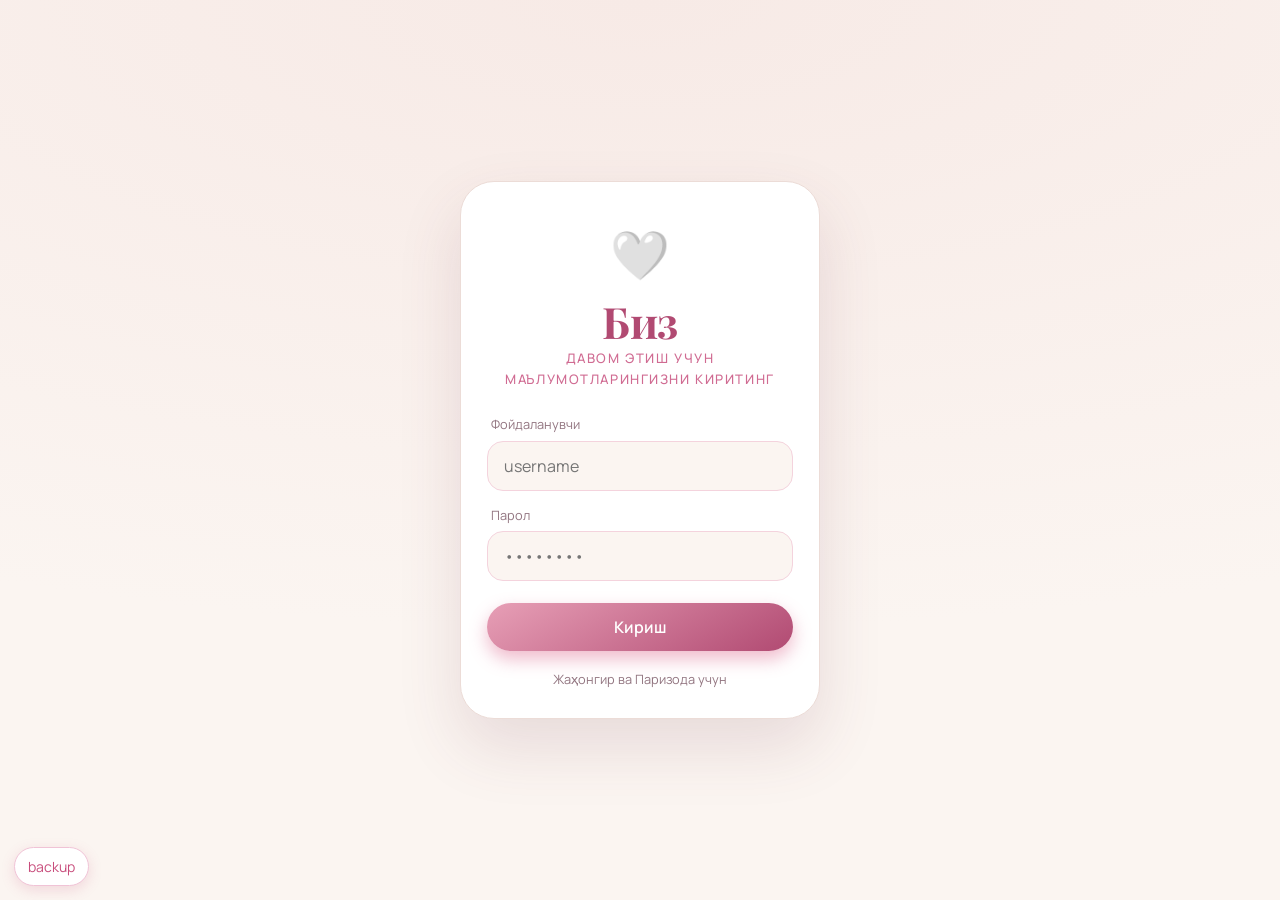
==== frontend/index.html @ c9393eff "Arxitektura: frontend/ + backend/ ajratildi; xavfsizlik review fixlari Struktura (professional joyla" ====
<!DOCTYPE html>
<html lang="uz-Cyrl">
<head>
<meta charset="UTF-8">
<meta name="viewport" content="width=device-width, initial-scale=1.0, viewport-fit=cover">
<title>Паризода — сизга</title>
<meta name="ext-resource-dependency" content="song.mp3" data-resource-id="song" />
<link rel="stylesheet" href="styles.css?v=24">
</head>
<body class="locked">

<template id="__bundler_thumbnail" data-bg-color="#FFF4F8">
  <svg viewBox="0 0 1200 800" xmlns="http://www.w3.org/2000/svg">
    <rect width="1200" height="800" fill="#FFF4F8"/>
    <circle cx="600" cy="360" r="180" fill="#FFD3E2"/>
    <path d="M600 300 c-26 -46 -120 -40 -120 30 c0 56 80 104 120 132 c40 -28 120 -76 120 -132 c0 -70 -94 -76 -120 -30 z" fill="#F2719C"/>
    <text x="600" y="620" font-family="cursive" font-size="96" fill="#D6537E" text-anchor="middle">Паризода</text>
  </svg>
</template>

<!-- floating background hearts -->
<div class="bg-hearts" id="bgHearts" aria-hidden="true"></div>

<!-- =========================== LOGIN =========================== -->
<div id="login">
  <form id="loginForm" class="login-card" autocomplete="off">
    <div class="login-heart">🤍</div>
    <h1 class="login-title">Биз</h1>
    <p class="login-sub">Давом этиш учун маълумотларингизни киритинг</p>
    <label class="fld">
      <span>Фойдаланувчи</span>
      <input id="loginUser" type="text" inputmode="text" autocapitalize="none" autocorrect="off" spellcheck="false" placeholder="username">
    </label>
    <label class="fld">
      <span>Парол</span>
      <input id="loginPass" type="password" placeholder="••••••••">
    </label>
    <div id="loginErr" class="login-err">Маълумотлар нотўғри. Қайта уриниб кўринг.</div>
    <button class="btn btn-yes login-btn" type="submit">Кириш</button>
    <p class="login-foot">Жаҳонгир ва Паризода учун</p>
  </form>
</div>

<button class="logout-btn" data-logout aria-label="Чиқиш">⏏ чиқиш</button>
<button class="theme-btn" id="themeBtn" type="button" aria-label="Кун/тун режими"><span class="tb-ico">☾</span><span class="tb-lbl">тун</span></button>

<!-- =========================== PARIZODA VIEW =========================== -->
<main id="viewParizoda">

<!-- =========================== HERO =========================== -->
<header class="hero" data-screen-label="Hero">
  <div class="hero-ring"><span class="heart-ico">💗</span></div>
  <div class="for-label">Сизга атаб</div>
  <h1>Паризода</h1>
  <p class="tagline">Бу саҳифани ўз қўлим билан сиз учун тайёрладим. Кундалик ташвишлар орасида айтишга улгурмаган гапларимни шу ерга жойладим.</p>
  <p class="signed">— Жаҳонгир</p>
  <div class="scroll-cue">
    <span>пастга суринг</span>
    <span class="chev">⌄</span>
  </div>
</header>

<!-- =========================== COUNTERS =========================== -->
<section class="pad" style="background: var(--blush-2);" data-screen-label="Counters">
  <div class="wrap">
    <div class="divider"><span>❦</span></div>
    <div class="eyebrow">вақт ўтади, лекин биз бормиз</div>
    <h2 class="sec-title">Бирга босиб ўтган йўлимиз</h2>
    <div class="counters">
      <div class="count-card reveal">
        <div class="c-label">Сизни биринчи кўрган кунимдан</div>
        <div class="c-date">2-феврал 2026, 22:00 — ҳаммаси шу лаҳзадан бошланган</div>
        <div class="count-days" data-since="met"><span class="big">—</span> <span class="unit">кун</span></div>
        <div class="count-hms">
          <div class="hms-box"><b data-h="met">0</b><small>соат</small></div>
          <div class="hms-box"><b data-m="met">0</b><small>дақиқа</small></div>
          <div class="hms-box"><b data-s="met">0</b><small>сония</small></div>
        </div>
      </div>
      <div class="count-card reveal">
        <div class="c-label">Севгилим бўлганингиздан бери</div>
        <div class="c-date">13-апрель 2026, 18:00 — энг қадрли кунимиз</div>
        <div class="count-days" data-since="rel"><span class="big">—</span> <span class="unit">кун</span></div>
        <div class="count-hms">
          <div class="hms-box"><b data-h="rel">0</b><small>соат</small></div>
          <div class="hms-box"><b data-m="rel">0</b><small>дақиқа</small></div>
          <div class="hms-box"><b data-s="rel">0</b><small>сония</small></div>
        </div>
      </div>
    </div>
  </div>
</section>

<!-- =========================== LOVE LETTER =========================== -->
<section class="pad" data-screen-label="Letter">
  <div class="wrap">
    <div class="divider"><span>❦</span></div>
    <div class="eyebrow">фақат сизга</div>
    <h2 class="sec-title">Сизга бир хатим бор</h2>
    <div class="letter-stage">
      <div class="envelope" id="envelope" role="button" tabindex="0" aria-label="Хатни очиш">
        <div class="env-body"></div>
        <div class="env-flap"></div>
        <div class="env-seal">💗</div>
        <div class="env-hint">очиш учун босинг</div>
      </div>
      <article class="letter-paper" id="letter">
        <h3>Паризода,</h3>
        <p>Кўп гап билмайман, лекин бир нарса аниқ — сиз мен учун жуда қадрлисиз. Ёнингизда ўзимни бахтли ҳис қиламан.</p>
        <p>Сиз ёнимда бўлганингизда ҳаммаси жойида бўлади. Сизни қадрлайман, ҳурмат қиламан — ва шуни айтишдан тортинмайман.</p>
        <p>Олдинда биз бирга қурадиган кунлар бор. Қандай бўлмасин, ўз сўзимда тураман — қолганини вақт кўрсатади.</p>
      </article>
    </div>
  </div>
</section>

<!-- =========================== REASONS =========================== -->
<section class="pad" style="background: var(--blush-2);" data-screen-label="Reasons">
  <div class="wrap">
    <div class="divider"><span>❦</span></div>
    <div class="eyebrow">бир неча сабаб</div>
    <h2 class="sec-title">Сизни нега <span class="small">қадрлайман</span></h2>
    <div class="reasons" id="reasons">
      <div class="reason"><div class="num">1</div><p>Сиз ёнимда бўлсангиз, шовқин босилади — <b>сиз менинг тинчлигимсиз</b>.</p></div>
      <div class="reason"><div class="num">2</div><p>Сиз билан энг оддий кун ҳам <b>эслаб юришга арзийдиган хотирага</b> айланади.</p></div>
      <div class="reason"><div class="num">3</div><p>Сизнинг ёнингизда мен ўзим бўла оламан — <b>бу кам одамга насиб бўладиган эътибор</b>.</p></div>
      <div class="reason"><div class="num">4</div><p>Сиз билан гаплашсам, куннинг ташвишлари <b>ўз ўлчамини топади</b>.</p></div>
      <div class="reason"><div class="num">5</div><p>Сиз мени баланд гаплар билан эмас, <b>ўз борлигингиз билан яхшироқ бўлишга</b> ундайсиз.</p></div>
      <div class="reason"><div class="num">6</div><p>Сизни ўзгартирмоқчи эмасман — <b>борлигингизча, шартсиз қабул қиламан</b>.</p></div>
      <div class="reason"><div class="num">7</div><p>Келажакни режа қилганимда, уни <b>сизсиз тасаввур қила олмайман</b>.</p></div>
      <div class="reason"><div class="num">8</div><p>Чунки сиз — сиз. <b>Бундан ортиқ сабабни излаш ортиқча</b>.</p></div>
    </div>
  </div>
</section>

<!-- =========================== INTENTIONS =========================== -->
<section class="pad" data-screen-label="Intentions">
  <div class="wrap">
    <div class="divider"><span>❦</span></div>
    <div class="eyebrow">олдинга қараб</div>
    <h2 class="sec-title">Ниятларимиз</h2>
    <div class="timeline" id="timeline">

      <div class="tl-item">
        <div class="tl-card">
          <h4>Бир-биримизни эшитиш</h4>
          <p>Гапни охиригача эшитиб, қарорингизга ҳурмат билан қараш — келишмаган ерда ҳам.</p>
        </div>
      </div>

      <div class="tl-item">
        <div class="tl-card">
          <h4>Ҳурмат ва вазминлик</h4>
          <p>Энг қизишган онда ҳам овозни эмас, далилни баланд қўйиш.</p>
        </div>
      </div>

      <div class="tl-item">
        <div class="tl-card">
          <h4>Очиқлик ва ишонч</h4>
          <p>Орада яширин гап бўлмаслиги; ишонч — бузилса тикланиши қийин пойдевор.</p>
        </div>
      </div>

      <div class="tl-item">
        <div class="tl-card">
          <h4>Бирга ўсиш</h4>
          <p>Сизни ўз йўлингизда қўллаб, иккимиз бир йўналишда юксалиш.</p>
        </div>
      </div>

      <div class="tl-item">
        <div class="tl-card">
          <h4>Сабр ва садоқат</h4>
          <p>Осон кунларда ҳам, синовли кунларда ҳам — берган сўзда собит туриш.</p>
        </div>
      </div>

    </div>
  </div>
</section>

<!-- =========================== MEMORY CALENDAR =========================== -->
<section class="pad" data-screen-label="Calendar">
  <div class="wrap">
    <div class="divider"><span>❦</span></div>
    <div class="eyebrow">биргаликдаги кунларимиз</div>
    <h2 class="sec-title">Хотиралар тақвими</h2>
    <div class="memory-calendar reveal" id="calMain"></div>
    <div class="cal-legend">
      <span><i class="cal-leg-sp"></i> муҳим сана</span>
      <span><i class="cal-leg-mem"></i> хотира бор</span>
    </div>
    <p class="gallery-note">Кунни танлаб, ўша кунги хотирани ёзиб қўйинг — матн ёки расм билан. Иккимиз ҳам тўлдира оламиз. 💗</p>
  </div>
</section>

<!-- =========================== GAME =========================== -->
<section class="pad" style="background: var(--blush-2);" data-screen-label="Bucket">
  <div class="wrap">
    <div class="divider"><span>✦</span></div>
    <div class="eyebrow">олдиндаги кунларимиз</div>
    <h2 class="sec-title">Орзулар рўйхати</h2>
    <div class="bucket-stat" id="bucketStat"></div>
    <form id="bucketForm" autocomplete="off">
      <input id="bucketInput" type="text" placeholder="Бирга қилмоқчи бўлган нарсани ёзинг..." maxlength="120">
      <button class="bucket-add-btn" type="submit" aria-label="Қўшиш">+</button>
    </form>
    <div id="bucketList"></div>
  </div>
</section>

<!-- =========================== GAME =========================== -->
<section class="pad" data-screen-label="Game">
  <div class="wrap">
    <div class="divider"><span>❦</span></div>
    <div class="eyebrow">иккимиз учун</div>
    <h2 class="sec-title">Мени қанча севасиз?</h2>

    <div class="game-card reveal">
      <div class="q">Севги ўлчагич</div>
      <div class="sub">Сургични юрагингиз айтган жойгача суринг...</div>
      <div class="love-meter">
        <input type="range" id="loveRange" min="0" max="100" value="50" aria-label="севги ўлчагич">
      </div>
      <div class="meter-readout" id="meterOut">50%</div>
      <div class="meter-msg" id="meterMsg">бироз кўпроқ...</div>
    </div>
  </div>
</section>

<!-- =========================== DON-DON ZIKI =========================== -->
<section class="pad" style="background: var(--blush-2);" data-screen-label="RPS">
  <div class="wrap">
    <div class="divider"><span>❦</span></div>
    <h2 class="sec-title">Дон-дон зики</h2>

    <div class="rps-card reveal">
      <div class="rps-rule">Ким ютқазса, ютганнинг шартини бажаради. Адолатли ўйин — омад кимга кулиб боқади. Қани, танланг-чи...</div>

      <div class="rps-arena">
        <div class="rps-side you">
          <div class="rps-hand" id="rpsYou">✊</div>
          <div class="rps-name">Сиз</div>
        </div>
        <div class="rps-vs">×</div>
        <div class="rps-side me">
          <div class="rps-hand" id="rpsMe">✊</div>
          <div class="rps-name">Ман</div>
        </div>
      </div>

      <div class="rps-count" id="rpsCount">танлашингизни кутяпман...</div>

      <div class="rps-choices" id="rpsChoices">
        <button class="rps-choice" data-move="tosh" type="button"><span class="emo">✊</span><span class="lbl">Тош</span></button>
        <button class="rps-choice" data-move="qaychi" type="button"><span class="emo">✌️</span><span class="lbl">Қайчи</span></button>
        <button class="rps-choice" data-move="qogoz" type="button"><span class="emo">✋</span><span class="lbl">Қоғоз</span></button>
      </div>

      <div class="rps-result" id="rpsResult">
        <div class="rps-verdict" id="rpsVerdict">Мен ютдим</div>
        <div class="rps-tease" id="rpsTease">Энди, қоидамизга кўра, шартни бажарасиз...</div>
        <div class="shart-box">
          <div class="shart-label">шарт (ўзингиз ёзинг)</div>
          <textarea id="shartInput" rows="2" placeholder="Ютган киши шартини шу ерга ёзади..."></textarea>
          <div class="shart-text" id="shartText" hidden></div>
        </div>
        <div class="shart-actions">
          <button class="btn btn-yes" id="shartAccept" type="button">Шартни белгилаш</button>
          <button class="btn btn-soft" id="rpsAgain" type="button">Яна ўйнаймиз</button>
        </div>
        <div class="rps-done" id="rpsDone">Шарт белгиланди. Шуни бажарамиз. 💗</div>
      </div>
    </div>
  </div>
</section>

<!-- =========================== FOOTER =========================== -->
<footer class="footer" data-screen-label="Footer">
  <div class="heart-big">🤍</div>
  <div class="f-msg">Сизни севаман<br>ва сизга ишонаман</div>
  <div class="f-tap">экранга босинг — юраклар учади</div>
</footer>
</main>

<!-- =========================== JAXONGIR DASHBOARD =========================== -->
<main id="viewJaxongir" data-screen-label="Dashboard">
  <div class="dash-wrap">
    <div class="hero-ring dash-ring"><span class="heart-ico">💖</span></div>
    <div class="eyebrow">сизнинг саҳифангиз</div>
    <h1 class="dash-h1">Паризоданинг жавоби</h1>

    <div class="dash-card">
      <div class="dash-label">Паризода сизни қанча севиши</div>
      <div class="dash-pct" id="dashPct">—</div>
      <div class="dash-bar"><div class="dash-fill" id="dashFill"></div></div>
      <p class="dash-sub" id="dashSub">Юкланмоқда...</p>
    </div>

    <div class="dash-shart" id="dashShart" hidden></div>

    <div class="dash-photo" id="dashPhotoWrap" hidden>
      <div class="dash-photo-label">Паризода қўйган сурат</div>
      <img id="dashPhotoImg" class="dash-photo-img" alt="Паризоданинг сурати">
    </div>

    <div class="dash-upd" id="dashUpd"></div>
    <button class="btn btn-yes dash-refresh" id="dashRefresh">Янгилаш</button>
    <p class="dash-note">Паризода ўз саҳифасида севги ўлчагични сурганда, бу саҳифа дарҳол янгиланади.</p>

    <div class="dash-section">
      <div class="divider"><span>✦</span></div>
      <h2 class="sec-title">Орзулар рўйхати</h2>
      <div class="bucket-stat" id="dashBucketStat"></div>
      <form id="dashBucketForm" autocomplete="off">
        <input id="dashBucketInput" type="text" placeholder="Бирга қилмоқчи бўлган нарсани ёзинг..." maxlength="120">
        <button class="bucket-add-btn" type="submit" aria-label="Қўшиш">+</button>
      </form>
      <div id="dashBucketList"></div>
    </div>

    <div class="dash-cal-wrap">
      <div class="divider"><span>❦</span></div>
      <h2 class="sec-title">Хотиралар тақвими</h2>
      <div class="memory-calendar" id="calDash"></div>
      <div class="cal-legend">
        <span><i class="cal-leg-sp"></i> муҳим сана</span>
        <span><i class="cal-leg-mem"></i> хотира бор</span>
      </div>
      <p class="dash-note">Сиз ҳам шу ердан хотира қўша оласиз — Паризодага ҳам кўринади.</p>
    </div>
  </div>
</main>

<!-- lightbox -->
<div class="lightbox" id="lightbox">
  <button class="lb-close" id="lbClose" aria-label="Ёпиш">✕</button>
  <img id="lbImg" alt="">
</div>

<!-- music -->
<button class="music-btn" id="musicBtn" aria-label="Мусиқа"><span class="ring2"></span><span class="ico">🎵</span></button>
<div class="music-hint" id="musicHint">бизнинг қўшиғимиз</div>

<script>
  /* Backend API (FastAPI + PostgreSQL). Cookie-sessiya auth — token kerak emas. */
  window.PARI_API_BASE = '';   // bo'sh = shu sayt origin'i (/api/...)
</script>
<script src="app.js?v=10"></script>
<script src="game-rps.js?v=9"></script>
<script src="account.js?v=22"></script>
<script src="calendar.js?v=4"></script>
<script src="bucket.js?v=3"></script>
<script src="chat.js?v=3"></script>
<script src="backup.js?v=21"></script>
<script>
(function () {
  var KEY = 'pj_theme';
  var btn = document.getElementById('themeBtn');
  var ico = btn && btn.querySelector('.tb-ico');
  var lbl = btn && btn.querySelector('.tb-lbl');
  function apply(t) {
    var night = t === 'night';
    document.body.classList.toggle('night', night);
    if (ico) ico.textContent = night ? '☀' : '☾';
    if (lbl) lbl.textContent = night ? 'кун' : 'тун';
  }
  var saved = 'day';
  try { saved = localStorage.getItem(KEY) || 'day'; } catch (e) {}
  apply(saved);
  if (btn) btn.addEventListener('click', function () {
    var now = document.body.classList.contains('night') ? 'day' : 'night';
    try { localStorage.setItem(KEY, now); } catch (e) {}
    apply(now);
  });
})();
</script>
</body>
</html>
---- frontend/styles.css ----
/* ============================================================
   Parizoda — romantik mini sayt
   Pastel pushti, yumshoq, mobil-birinchi
   ============================================================ */

@import url('https://fonts.googleapis.com/css2?family=Playfair+Display:ital,wght@0,500;0,600;0,700;1,500;1,600&family=Manrope:wght@400;500;600;700&family=Marck+Script&family=Caveat:wght@500;600;700&display=swap');

:root {
  /* Warm cream base + pastel pink + deep rose accents */
  --blush:        #FBF5F1;   /* page background (warm ivory) */
  --blush-2:      #F7EAE6;   /* alt background band (rose-cream) */
  --cream:        #FFFFFF;   /* cards */
  --petal:        #F4D3DD;   /* soft pink */
  --rose:         #E79FB6;   /* primary pink */
  --rose-deep:    #D06B92;   /* deeper rose */
  --berry:        #B14A72;   /* accent / headings (deep rose) */
  --plum:         #6E3850;   /* dark text on pink */
  --ink:          #4A3640;   /* body text */
  --ink-soft:     #927580;   /* muted text */
  --lav:          #EFD9F2;   /* lavender accent */
  --gold:         #C9A24B;   /* refined gold mark */
  --line:         #ECDCD7;   /* hairline borders */
  --white:        #FFFFFF;

  --shadow-sm: 0 2px 12px rgba(110, 56, 80, 0.06);
  --shadow-md: 0 14px 38px rgba(110, 56, 80, 0.10);
  --shadow-lg: 0 28px 64px rgba(110, 56, 80, 0.14);

  --r-sm: 16px;
  --r-md: 24px;
  --r-lg: 34px;

  --font-serif: 'Playfair Display', Georgia, 'Times New Roman', serif;
  --font-body: 'Manrope', system-ui, sans-serif;
  --font-script: 'Marck Script', cursive;
  --font-hand: 'Caveat', cursive;

  --maxw: 480px;       /* mobile-first column width */

  /* living mesh background blobs (day) */
  --mesh-1: rgba(255, 211, 226, 0.55);
  --mesh-2: rgba(239, 217, 242, 0.42);
  --mesh-3: rgba(255, 226, 235, 0.50);
}

/* =====================================================
   NIGHT MODE — чуқур пушти-сливали тун
   ===================================================== */
body.night {
  --blush:        #1B1420;
  --blush-2:      #241A2B;
  --cream:        #2C2135;
  --petal:        #4A3A55;
  --rose:         #E79FB6;
  --rose-deep:    #ED93B4;
  --berry:        #F4B3CE;
  --plum:         #EFDCEA;
  --ink:          #E7D3E1;
  --ink-soft:     #AB8FA6;
  --line:         #3C2F47;
  --gold:         #E0C06A;
  --shadow-sm: 0 2px 12px rgba(0,0,0,0.38);
  --shadow-md: 0 14px 38px rgba(0,0,0,0.48);
  --shadow-lg: 0 28px 64px rgba(0,0,0,0.58);
  --mesh-1: rgba(196, 92, 142, 0.30);
  --mesh-2: rgba(96, 62, 108, 0.46);
  --mesh-3: rgba(150, 92, 168, 0.24);
}
/* keep white-text buttons legible on dark */
body.night .btn-yes,
body.night .login-btn,
body.night .bucket-add-btn,
body.night .chat-send,
body.night .chat-fab,
body.night .music-btn,
body.night .dash-refresh,
body.night .bucket-item.done .bucket-check {
  background: linear-gradient(150deg, #C76E92, #8E3A5C);
  border-color: #8E3A5C;
}
body.night .logout-btn, body.night .theme-btn {
  background: rgba(51,33,45,.88); color: var(--berry);
}
/* theme-aware shart / status cards (hardcoded light pink → dark rose at night) */
body.night .dash-shart {
  background: linear-gradient(160deg, var(--cream), var(--blush-2));
  border-color: var(--rose-deep);
}
body.night .dash-shart .dsh-label { color: var(--rose-deep); }
body.night .dash-shart .dsh-text { color: var(--plum); }
body.night .dash-shart .dsh-time { color: var(--ink-soft); }
body.night .dash-status.ok { background: var(--blush-2); color: var(--berry); }
/* RPS game shart card */
body.night .shart-box {
  background: linear-gradient(160deg, var(--cream), var(--blush-2));
  border-color: var(--rose-deep);
}
body.night .shart-label { color: var(--rose-deep); }
body.night .shart-text { color: var(--plum); }
body.night #shartInput {
  background: var(--blush); color: var(--ink); border-color: var(--rose-deep);
}

* { box-sizing: border-box; margin: 0; padding: 0; }
[hidden] { display: none !important; }

html { scroll-behavior: smooth; -webkit-text-size-adjust: 100%; }

body {
  font-family: var(--font-body);
  color: var(--ink);
  background:
    radial-gradient(120% 60% at 50% -10%, var(--blush-2) 0%, var(--blush) 55%) fixed,
    var(--blush);
  line-height: 1.6;
  overflow-x: hidden;
  -webkit-font-smoothing: antialiased;
  transition: background-color .55s ease, color .55s ease;
}

/* living, slowly drifting mesh of soft light */
body::before {
  content: "";
  position: fixed; inset: -25%;
  z-index: 0; pointer-events: none;
  background:
    radial-gradient(38% 32% at 22% 26%, var(--mesh-1), transparent 60%),
    radial-gradient(44% 36% at 82% 18%, var(--mesh-2), transparent 60%),
    radial-gradient(48% 42% at 72% 84%, var(--mesh-3), transparent 62%),
    radial-gradient(40% 38% at 26% 80%, var(--mesh-2), transparent 60%);
  filter: blur(10px);
  animation: meshDrift 28s ease-in-out infinite alternate;
  will-change: transform;
}
@keyframes meshDrift {
  0%   { transform: translate3d(0, 0, 0) scale(1); }
  50%  { transform: translate3d(2.5%, -2%, 0) scale(1.08); }
  100% { transform: translate3d(-2%, 1.5%, 0) scale(1.05); }
}

/* smooth day/night crossfade for surfaces */
.count-card, .tl-card, .game-card, .rps-card, .reason, .bucket-item,
.letter-paper, .dash-card, .memory-calendar, .chat-panel, .chat-head,
.chat-input-bar, .hms-box, .login-card, .footer {
  transition: background-color .55s ease, border-color .55s ease, color .55s ease;
}

img { max-width: 100%; display: block; }

/* page column */
.wrap {
  max-width: var(--maxw);
  margin: 0 auto;
  padding: 0 20px;
  position: relative;
  z-index: 2;
}

section { position: relative; z-index: 2; }

/* ---------- shared section header ---------- */
.eyebrow {
  font-family: var(--font-body);
  font-size: .72rem;
  font-weight: 600;
  letter-spacing: .26em;
  text-transform: uppercase;
  color: var(--rose-deep);
  text-align: center;
  margin-bottom: 14px;
}
.sec-title {
  font-family: var(--font-serif);
  font-weight: 600;
  font-size: 2.5rem;
  color: var(--berry);
  text-align: center;
  line-height: 1.16;
  letter-spacing: -.01em;
  margin-bottom: 32px;
}
.sec-title .small { font-size: 1.5rem; font-style: italic; font-weight: 500; }

.pad { padding: 80px 0; }

/* divider — refined hairline + small mark */
.divider {
  display: flex; align-items: center; justify-content: center;
  gap: 16px; color: var(--rose-deep); margin: 0 auto 22px;
}
.divider::before, .divider::after {
  content: ""; height: 1px; width: 64px;
  background: linear-gradient(90deg, transparent, var(--petal));
}
.divider::after { background: linear-gradient(90deg, var(--petal), transparent); }
.divider span { font-size: .95rem; color: var(--rose-deep); opacity: .8; }

/* =====================================================
   HERO
   ===================================================== */
.hero {
  min-height: 100svh;
  display: flex; flex-direction: column;
  align-items: center; justify-content: center;
  text-align: center;
  padding: 40px 24px 70px;
  position: relative;
}
.hero-ring {
  width: 132px; height: 132px;
  border-radius: 50%;
  display: grid; place-items: center;
  background: radial-gradient(circle at 35% 30%, #fff, var(--petal));
  box-shadow: var(--shadow-md), inset 0 0 0 6px rgba(255,255,255,.6);
  margin-bottom: 26px;
  animation: floaty 5s ease-in-out infinite;
}
.hero-ring .heart-ico { font-size: 3.4rem; filter: drop-shadow(0 4px 6px rgba(214,83,126,.3)); }

.hero .for-label {
  font-family: var(--font-body);
  font-size: .74rem; color: var(--rose-deep);
  font-weight: 600; letter-spacing: .26em; text-transform: uppercase;
  margin-bottom: 22px;
  line-height: 1.5;
}
.hero h1 {
  font-family: var(--font-serif);
  font-weight: 600;
  font-size: clamp(3rem, 16vw, 5rem);
  color: var(--berry);
  line-height: 1.04;
  margin: 0 0 20px;
  letter-spacing: -.015em;
  max-width: 100%;
  word-break: keep-all;
}
.hero .tagline {
  font-size: 1.02rem; color: var(--plum);
  max-width: 330px; margin: 0 auto 14px; text-wrap: balance; line-height: 1.65;
}
.hero .signed {
  font-family: var(--font-script);
  font-size: 1.5rem; color: var(--rose-deep); margin-top: 8px;
}

.scroll-cue {
  position: absolute; bottom: 22px; left: 50%; transform: translateX(-50%);
  display: flex; flex-direction: column; align-items: center; gap: 6px;
  color: var(--rose-deep); font-size: .8rem; font-family: var(--font-body);
  animation: bob 1.8s ease-in-out infinite;
}
.scroll-cue .chev { font-size: 1.2rem; }

@keyframes floaty { 0%,100%{transform:translateY(0)} 50%{transform:translateY(-12px)} }
@keyframes bob { 0%,100%{transform:translate(-50%,0)} 50%{transform:translate(-50%,7px)} }

/* =====================================================
   COUNTERS
   ===================================================== */
.counters { display: flex; flex-direction: column; gap: 22px; }
.count-card {
  background: var(--cream);
  border-radius: var(--r-lg);
  box-shadow: var(--shadow-md);
  padding: 30px 24px 26px;
  text-align: center;
  border: 1px solid var(--line);
  position: relative;
  overflow: hidden;
}
.count-card::after {
  content: ""; position: absolute; inset: 0;
  background: radial-gradient(120% 80% at 50% -20%, rgba(255,211,226,.5), transparent 60%);
  pointer-events: none;
}
.count-card .c-emoji { font-size: 1.8rem; }
.count-card .c-label {
  font-family: var(--font-body); font-size: .95rem; font-weight: 600; color: var(--plum);
  line-height: 1.4; margin: 8px 0 6px;
}
.count-card .c-date { font-size: .78rem; color: var(--ink-soft); margin-bottom: 18px; line-height: 1.45; }
.count-days {
  font-family: var(--font-serif);
  font-weight: 600;
  font-size: 3.6rem; color: var(--berry); line-height: 1;
}
.count-days .unit { font-family: var(--font-body); font-size: .95rem; font-weight: 500; color: var(--ink-soft); }
.count-hms {
  display: flex; justify-content: center; gap: 8px; margin-top: 16px;
}
.hms-box {
  background: var(--blush-2);
  border-radius: var(--r-sm);
  padding: 8px 0 6px; min-width: 58px; flex: 1;
}
.hms-box b { display: block; font-size: 1.35rem; color: var(--berry); font-weight: 700; font-family: var(--font-serif); }
.hms-box small { font-size: .62rem; color: var(--ink-soft); text-transform: uppercase; letter-spacing: .5px; }

/* =====================================================
   LOVE LETTER
   ===================================================== */
.letter-stage { display: flex; flex-direction: column; align-items: center; }
.envelope {
  width: 100%; max-width: 360px;
  aspect-ratio: 3 / 2;
  position: relative;
  cursor: pointer;
  perspective: 1000px;
  transition: transform .3s ease;
}
.envelope:active { transform: scale(.98); }
.env-body {
  position: absolute; inset: 0;
  background: linear-gradient(160deg, #ffd9e6, #ffc2d7);
  border-radius: var(--r-md);
  box-shadow: var(--shadow-md);
  overflow: hidden;
}
.env-flap {
  position: absolute; top: 0; left: 0; right: 0; height: 56%;
  background: linear-gradient(160deg, #ffcadc, #ffb3cd);
  clip-path: polygon(0 0, 100% 0, 50% 100%);
  transform-origin: top;
  transition: transform .6s ease;
  z-index: 4;
  border-radius: var(--r-md) var(--r-md) 0 0;
}
.env-seal {
  position: absolute; top: 42%; left: 50%;
  transform: translate(-50%,-50%);
  width: 56px; height: 56px; border-radius: 50%;
  background: radial-gradient(circle at 35% 30%, var(--rose), var(--berry));
  display: grid; place-items: center; color: #fff; font-size: 1.5rem;
  box-shadow: 0 6px 14px rgba(214,83,126,.4); z-index: 5;
  transition: opacity .3s ease;
}
.env-hint {
  position: absolute; bottom: 12px; left: 0; right: 0; text-align: center;
  font-family: var(--font-hand); font-size: 1.2rem; color: var(--berry); z-index: 6;
}
.envelope.open .env-flap { transform: rotateX(180deg); z-index: 1; }
.envelope.open .env-seal { opacity: 0; }
.envelope.open .env-hint { opacity: 0; }

.letter-paper {
  width: 100%; max-width: 420px;
  background: var(--cream);
  border-radius: var(--r-md);
  box-shadow: var(--shadow-lg);
  padding: 30px 26px 34px;
  margin-top: 22px;
  border: 1px solid var(--line);
  max-height: 0; opacity: 0; overflow: hidden; transform: translateY(-14px);
  transition: max-height .7s ease, opacity .5s ease, transform .5s ease, padding .5s ease;
  padding-top: 0; padding-bottom: 0;
}
.letter-paper.show {
  max-height: 1200px; opacity: 1; transform: translateY(0);
  padding-top: 30px; padding-bottom: 34px;
}
.letter-paper h3 {
  font-family: var(--font-hand); font-size: 1.7rem; color: var(--berry); margin-bottom: 10px;
}
.letter-paper p {
  font-family: var(--font-hand); font-size: 1.34rem; color: var(--ink); line-height: 1.5;
  margin-bottom: 14px;
}
/* elegant drop cap on the opening line */
.letter-paper p:first-of-type::first-letter {
  font-family: var(--font-serif);
  font-weight: 700;
  font-size: 3.3rem;
  line-height: .8;
  float: left;
  margin: 8px 10px 0 0;
  color: var(--berry);
}
.letter-paper .sign {
  font-family: var(--font-script); font-size: 1.6rem; color: var(--rose-deep);
  text-align: right; margin-top: 8px;
}

/* =====================================================
   REASONS
   ===================================================== */
.reasons { display: flex; flex-direction: column; gap: 14px; }
.reason {
  display: flex; align-items: flex-start; gap: 14px;
  background: var(--cream);
  border-radius: var(--r-md);
  padding: 16px 18px;
  box-shadow: var(--shadow-sm);
  border: 1px solid var(--line);
}
.reason.pre { transform: translateY(20px); opacity: 0; }
.reason.in { animation: slideUp .55s ease; }
.reason .num {
  flex: 0 0 auto;
  width: 40px; height: 40px; border-radius: 50%;
  background: linear-gradient(150deg, var(--petal), var(--rose));
  color: #fff; display: grid; place-items: center;
  font-weight: 700; font-size: 1rem; box-shadow: 0 4px 10px rgba(214,83,126,.3);
}
.reason p { font-size: .96rem; color: var(--plum); }
.reason p b { color: var(--berry); font-weight: 600; }

/* =====================================================
   TIMELINE
   ===================================================== */
.timeline { position: relative; padding-left: 30px; }
.timeline::before {
  content: ""; position: absolute; left: 8px; top: 6px; bottom: 6px;
  width: 3px; border-radius: 3px;
  background: linear-gradient(var(--rose), var(--petal));
}
.tl-item {
  position: relative; margin-bottom: 26px;
}
.tl-item.pre { transform: translateY(20px); opacity: 0; }
.tl-item.in { animation: slideUp .55s ease; }
.tl-item::before {
  content: ""; position: absolute; left: -29px; top: 6px;
  width: 16px; height: 16px; border-radius: 50%;
  background: var(--rose); border: 3px solid var(--blush);
  box-shadow: 0 0 0 3px rgba(255,159,190,.35);
}
.tl-date { font-family: var(--font-hand); font-size: 1.25rem; color: var(--rose-deep); }
.tl-card {
  background: var(--cream); border-radius: var(--r-md);
  box-shadow: var(--shadow-sm); padding: 12px; margin-top: 6px;
  border: 1px solid var(--line);
}
.tl-card image-slot {
  width: 100%; height: 180px; display: block; border-radius: var(--r-sm); margin-bottom: 10px;
}
.tl-card h4 { font-size: 1rem; color: var(--berry); margin-bottom: 2px; }
.tl-card p { font-size: .9rem; color: var(--ink-soft); }

/* =====================================================
   GALLERY
   ===================================================== */
.gallery {
  display: grid; grid-template-columns: 1fr 1fr; gap: 12px;
}
.gallery image-slot {
  width: 100%; height: 150px; display: block;
  box-shadow: var(--shadow-sm);
}
.gallery .tall { grid-row: span 2; height: 312px; }
.gallery-note {
  text-align: center; font-size: .82rem; color: var(--ink-soft);
  margin-top: 14px; font-family: var(--font-body);
}

/* =====================================================
   PEACE / yarash card
   ===================================================== */
.pad-sm { padding: 34px 0 8px; }
.peace-card {
  background: var(--cream);
  border-radius: var(--r-lg);
  box-shadow: var(--shadow-md);
  padding: 30px 24px 28px;
  text-align: center;
  border: 1.5px solid rgba(255,159,190,.35);
  position: relative;
  overflow: hidden;
}
.peace-card::before {
  content: ""; position: absolute; inset: 0;
  background: radial-gradient(130% 90% at 50% -10%, rgba(239,217,242,.55), transparent 60%);
  pointer-events: none;
}
.peace-emoji { font-size: 2.4rem; }
.peace-title {
  font-family: var(--font-script); font-weight: 400; font-size: 2.1rem;
  color: var(--berry); margin: 4px 0 14px;
}
.peace-card p { font-size: .98rem; color: var(--plum); margin-bottom: 12px; position: relative; }
.peace-card p b { color: var(--berry); font-weight: 600; }
.peace-sign {
  font-family: var(--font-hand); font-size: 1.3rem; color: var(--rose-deep);
  margin-top: 6px; line-height: 1.3;
}

/* =====================================================
   SINGLE PHOTO (polaroid feel)
   ===================================================== */
.single-photo { display: flex; flex-direction: column; align-items: center; }
.photo-frame {
  background: #fff;
  padding: 12px 12px 16px;
  border-radius: 8px;
  box-shadow: var(--shadow-lg);
  transform: rotate(-2deg);
  border: 1px solid var(--line);
  max-width: 320px; width: 100%;
}
.photo-frame image-slot {
  width: 100%; height: 360px; display: block; border-radius: 4px;
}
.photo-frame { position: relative; }
.photo-slot {
  position: relative; width: 100%; height: 360px; border-radius: 4px;
  overflow: hidden; cursor: pointer; background: var(--blush);
  display: grid; place-items: center;
}
.photo-slot img { width: 100%; height: 100%; object-fit: cover; display: block; }
.photo-empty {
  position: absolute; inset: 10px;
  display: flex; flex-direction: column; align-items: center; justify-content: center; gap: 12px;
  color: var(--rose-deep); font-family: var(--font-body); font-size: .92rem;
  text-align: center; padding: 20px; text-wrap: balance;
  border: 2px dashed var(--rose); border-radius: 14px;
  background: var(--blush-2);
}
.photo-empty .pe-ico { font-size: 2.8rem; }
.photo-change {
  position: absolute; top: 8px; right: 8px; width: 40px; height: 40px;
  border-radius: 50%; border: none; background: rgba(255,255,255,.92); color: var(--berry);
  font-size: 1.1rem; cursor: pointer; box-shadow: var(--shadow-sm);
  display: grid; place-items: center; z-index: 2;
}
.photo-cap {
  font-family: var(--font-hand); font-size: 1.45rem; color: var(--berry);
  text-align: center; margin-top: 20px; transform: rotate(-1deg); line-height: 1.3;
}

/* lightbox */
.lightbox {
  position: fixed; inset: 0; z-index: 1000;
  background: rgba(126,59,87,.82);
  display: none; align-items: center; justify-content: center; padding: 24px;
  backdrop-filter: blur(4px);
}
.lightbox.show { display: flex; }
.lightbox img { max-width: 100%; max-height: 86vh; border-radius: var(--r-md); box-shadow: var(--shadow-lg); }
.lightbox .lb-close {
  position: absolute; top: 18px; right: 18px; width: 44px; height: 44px;
  border-radius: 50%; border: none; background: rgba(255,255,255,.9); color: var(--berry);
  font-size: 1.4rem; cursor: pointer; box-shadow: var(--shadow-sm);
}

/* =====================================================
   GAME
   ===================================================== */
.game-card {
  background: var(--cream); border-radius: var(--r-lg);
  box-shadow: var(--shadow-md); padding: 28px 22px 30px; text-align: center;
  border: 1px solid var(--line);
}
.game-card .q { font-family: var(--font-serif); font-weight: 600; font-size: 1.6rem; color: var(--berry); margin-bottom: 6px; }
.game-card .sub { font-size: .9rem; color: var(--ink-soft); margin-bottom: 22px; }

.love-meter { margin: 8px 0 6px; }
.love-meter input[type=range] {
  -webkit-appearance: none; appearance: none; width: 100%; height: 12px;
  border-radius: 10px; background: var(--blush-2); outline: none;
}
.love-meter input[type=range]::-webkit-slider-thumb {
  -webkit-appearance: none; appearance: none; width: 30px; height: 30px; border-radius: 50%;
  background: radial-gradient(circle at 35% 30%, var(--rose), var(--berry));
  box-shadow: 0 4px 10px rgba(214,83,126,.4); cursor: pointer; border: 3px solid #fff;
}
.love-meter input[type=range]::-moz-range-thumb {
  width: 30px; height: 30px; border-radius: 50%; border: 3px solid #fff;
  background: radial-gradient(circle at 35% 30%, var(--rose), var(--berry));
  box-shadow: 0 4px 10px rgba(214,83,126,.4); cursor: pointer;
}
.meter-readout {
  font-family: var(--font-serif); font-weight: 600; font-size: 2.8rem; color: var(--berry);
  margin: 14px 0 4px; min-height: 2.6rem; line-height: 1;
}
.meter-msg { font-family: var(--font-body); font-style: italic; font-size: 1rem; color: var(--plum); min-height: 1.4em; }

.yesno { margin-top: 26px; }
.yesno .yn-q { font-family: var(--font-hand); font-size: 1.7rem; color: var(--berry); margin-bottom: 16px; }
.yn-btns { position: relative; display: flex; gap: 14px; justify-content: center; min-height: 60px; align-items: center; }
.btn {
  font-family: var(--font-body); font-weight: 600; font-size: 1rem;
  border: none; border-radius: 100px; padding: 13px 26px; cursor: pointer;
  transition: transform .15s ease, box-shadow .2s ease;
}
.btn-yes {
  background: linear-gradient(150deg, var(--rose), var(--berry)); color: #fff;
  box-shadow: 0 8px 18px rgba(214,83,126,.4);
}
.btn-yes:active { transform: scale(.95); }
.btn-no {
  background: var(--blush-2); color: var(--ink-soft);
  position: relative; transition: transform .2s ease;
}
.yn-result {
  font-family: var(--font-script); font-size: 1.9rem; color: var(--berry);
  margin-top: 14px; opacity: 0; transform: scale(.8); transition: all .4s ease;
}
.yn-result.show { opacity: 1; transform: scale(1); }

/* =====================================================
   DON-DON ZIKI (Tosh-Qaychi-Qog'oz)
   ===================================================== */
.rps-card {
  background: var(--cream); border-radius: var(--r-lg);
  box-shadow: var(--shadow-md); padding: 26px 20px 30px; text-align: center;
  border: 1px solid var(--line);
}
.rps-intro { font-family: var(--font-serif); font-weight: 600; font-size: 1.4rem; color: var(--berry); line-height: 1.3; margin-bottom: 4px; }
.rps-rule { font-size: .86rem; color: var(--ink-soft); margin-bottom: 22px; text-wrap: balance; }

/* arena: two hands face to face */
.rps-arena {
  display: grid; grid-template-columns: 1fr auto 1fr; align-items: center;
  gap: 8px; margin-bottom: 8px;
}
.rps-side { display: flex; flex-direction: column; align-items: center; gap: 8px; }
.rps-hand {
  width: 84px; height: 84px; border-radius: 50%;
  display: grid; place-items: center; font-size: 2.6rem;
  background: var(--blush-2); box-shadow: inset 0 2px 8px rgba(214,83,126,.12);
}
.rps-side.me .rps-hand { background: radial-gradient(circle at 35% 30%, #fff, var(--petal)); }
.rps-name { font-family: var(--font-body); font-weight: 600; font-size: .95rem; color: var(--plum); }
.rps-vs { font-family: var(--font-serif); font-size: 1.4rem; color: var(--rose-deep); opacity: .7; }
.rps-hand.shake-hand { animation: rpsShake .42s ease-in-out 3; }
@keyframes rpsShake { 0%,100%{transform:translateY(0) rotate(0)} 50%{transform:translateY(-12px) rotate(-8deg)} }

.rps-count {
  font-family: var(--font-serif); font-style: italic; font-size: 1.4rem; color: var(--rose-deep);
  min-height: 1.8rem; margin: 4px 0 14px;
}

/* choice buttons */
.rps-choices { display: flex; gap: 12px; justify-content: center; }
.rps-choice {
  flex: 1; max-width: 100px;
  background: var(--blush); border: 1.5px solid var(--petal);
  border-radius: var(--r-md); padding: 14px 6px 10px; cursor: pointer;
  display: flex; flex-direction: column; align-items: center; gap: 4px;
  transition: transform .15s ease, box-shadow .2s ease, border-color .2s ease;
  font-family: var(--font-body);
}
.rps-choice .emo { font-size: 2rem; }
.rps-choice .lbl { font-size: .82rem; color: var(--plum); }
.rps-choice:active { transform: scale(.94); }
.rps-choice:hover { border-color: var(--rose); box-shadow: var(--shadow-sm); }
.rps-choice:disabled { opacity: .45; cursor: default; }
.rps-choice.picked { border-color: var(--rose); box-shadow: 0 0 0 4px rgba(255,159,190,.3); transform: translateY(-2px); }

/* result + romantic condition */
.rps-result {
  margin-top: 18px; opacity: 0; max-height: 0; overflow: hidden;
  transform: translateY(8px);
  transition: opacity .5s ease, max-height .6s ease, transform .5s ease;
}
.rps-result.show { opacity: 1; max-height: 800px; transform: translateY(0); }
.rps-verdict { font-family: var(--font-serif); font-weight: 600; font-size: 2rem; color: var(--berry); line-height: 1.1; margin-bottom: 4px; }
.rps-tease { font-size: .9rem; color: var(--ink-soft); margin-bottom: 16px; }
.shart-box {
  background: linear-gradient(160deg, #FFE6F0, #FFD8E6);
  border-radius: var(--r-md); padding: 20px 18px;
  border: 1.5px dashed var(--rose); text-align: center;
}
.shart-label {
  font-family: var(--font-body); font-size: .72rem; letter-spacing: 2px;
  text-transform: uppercase; color: var(--rose-deep); margin-bottom: 8px;
}
.shart-text {
  font-family: var(--font-hand); font-size: 1.55rem; color: var(--plum); line-height: 1.35;
  min-height: 2.6em; text-wrap: balance;
}
#shartInput {
  width: 100%; border: 1.5px solid var(--rose); border-radius: var(--r-sm);
  background: #fff; padding: 11px 13px; font-family: var(--font-body); font-size: .95rem;
  color: var(--ink); outline: none; resize: vertical; line-height: 1.4; margin-top: 4px;
}
#shartInput:focus { box-shadow: 0 0 0 4px rgba(255,159,190,.25); }
.shart-actions { display: flex; gap: 10px; justify-content: center; margin-top: 18px; flex-wrap: wrap; }
.btn-soft {
  background: var(--cream); color: var(--berry); border: 1.5px solid var(--petal);
}
.rps-done {
  font-family: var(--font-script); font-size: 1.7rem; color: var(--rose-deep);
  margin-top: 16px; opacity: 0; transform: scale(.85); transition: all .45s ease;
}
.rps-done.show { opacity: 1; transform: scale(1); }

/* =====================================================
   FOOTER
   ===================================================== */
.footer { text-align: center; padding: 56px 24px 90px; }
.footer .heart-big { font-size: 2.6rem; animation: beat 1.4s ease-in-out infinite; }
.footer .f-msg { font-family: var(--font-serif); font-weight: 600; font-size: 2.1rem; color: var(--berry); margin: 12px 0 6px; line-height: 1.18; }
.footer .f-from { font-family: var(--font-hand); font-size: 1.4rem; color: var(--rose-deep); }
.footer .f-tap { font-size: .76rem; color: var(--ink-soft); margin-top: 18px; }
@keyframes beat { 0%,100%{transform:scale(1)} 14%{transform:scale(1.18)} 28%{transform:scale(1)} 42%{transform:scale(1.12)} }

/* =====================================================
   MUSIC BUTTON (floating)
   ===================================================== */
.music-btn {
  position: fixed; right: 16px; bottom: 16px; z-index: 900;
  width: 56px; height: 56px; border-radius: 50%; border: none; cursor: pointer;
  background: linear-gradient(150deg, var(--rose), var(--berry)); color: #fff;
  font-size: 1.4rem; box-shadow: var(--shadow-md);
  display: grid; place-items: center;
}
.music-btn .ring2 {
  position: absolute; inset: 0; border-radius: 50%;
  border: 2px solid rgba(255,255,255,.6); opacity: 0;
}
.music-btn.playing .ring2 { animation: pulse 1.6s ease-out infinite; }
.music-btn.playing .ico { animation: spin 4s linear infinite; }
@keyframes pulse { 0%{transform:scale(1);opacity:.6} 100%{transform:scale(1.7);opacity:0} }
@keyframes spin { to { transform: rotate(360deg); } }
.music-hint {
  position: fixed; right: 80px; bottom: 30px; z-index: 900;
  background: var(--cream); color: var(--berry); font-family: var(--font-body); font-weight: 500;
  font-size: .82rem; padding: 8px 15px; border-radius: 100px; box-shadow: var(--shadow-sm);
  opacity: 0; transform: translateX(8px); transition: all .4s ease; pointer-events: none;
}
.music-hint.show { opacity: 1; transform: translateX(0); }

/* =====================================================
   floating hearts / falling petals layers
   ===================================================== */
.bg-hearts { position: fixed; inset: 0; pointer-events: none; z-index: 1; overflow: hidden; }
.float-heart {
  position: absolute; bottom: -40px; font-size: 1.4rem; opacity: .5;
  animation: rise linear forwards;
}
@keyframes rise {
  0%   { transform: translateY(0) rotate(0); opacity: 0; }
  10%  { opacity: .55; }
  100% { transform: translateY(-115svh) rotate(40deg); opacity: 0; }
}

/* tap heart burst */
.tap-heart {
  position: fixed; z-index: 1200; pointer-events: none; font-size: 1.6rem;
  animation: tapfly .9s ease-out forwards;
}
@keyframes tapfly {
  0%   { transform: translate(-50%,-50%) scale(.4); opacity: 1; }
  100% { transform: translate(-50%,-160%) scale(1.3); opacity: 0; }
}

/* reveal-on-scroll for section blocks.
   Base state is VISIBLE. JS adds .pre to hide; removing .pre restores the
   visible base INSTANTLY (no motion dependency) — so opacity is never gated
   on a transition/animation that some preview environments freeze. The .in
   entrance animates TRANSFORM only: if it doesn't run, content is still fully
   visible (just not slid). */
.reveal.pre { opacity: 0; transform: translateY(22px); }
.reveal.in { animation: slideUp .65s ease; }
@keyframes slideUp {
  from { transform: translateY(22px); }
  to   { transform: none; }
}

/* =====================================================
   LOGIN + view gating
   ===================================================== */
#login {
  position: fixed; inset: 0; z-index: 2000; display: none;
  align-items: center; justify-content: center; padding: 24px;
  background: radial-gradient(130% 70% at 50% 0%, var(--blush-2), var(--blush));
}
body.locked #login { display: flex; }
body.locked #viewParizoda, body.locked #viewJaxongir { display: none; }
#viewJaxongir { display: none; }
body.as-jaxongir #viewJaxongir { display: block; }
body.as-jaxongir #viewParizoda { display: none; }
body.as-parizoda #viewJaxongir { display: none; }

.login-card {
  width: 100%; max-width: 360px; background: var(--cream);
  border-radius: var(--r-lg); box-shadow: var(--shadow-lg);
  border: 1px solid var(--line); padding: 34px 26px 28px;
  text-align: center;
}
.login-heart { font-size: 3rem; animation: beat 1.4s ease-in-out infinite; }
.login-title { font-family: var(--font-serif); font-weight: 700; font-size: 2.7rem; color: var(--berry); line-height: 1.05; margin: 6px 0 4px; letter-spacing: -.01em; }
.login-sub { font-family: var(--font-body); font-size: .82rem; font-weight: 500; letter-spacing: .12em; text-transform: uppercase; color: var(--rose-deep); margin-bottom: 24px; }
.fld { display: block; text-align: left; margin-bottom: 14px; }
.fld span { display: block; font-size: .8rem; color: var(--ink-soft); margin: 0 0 6px 4px; font-family: var(--font-body); }
.fld input {
  width: 100%; border: 1.5px solid var(--petal); background: var(--blush);
  border-radius: var(--r-sm); padding: 13px 16px; font-size: 1rem; font-family: var(--font-body);
  color: var(--ink); outline: none; transition: border-color .2s ease, box-shadow .2s ease;
}
.fld input:focus { border-color: var(--rose); box-shadow: 0 0 0 4px rgba(255,159,190,.25); }
.login-err { display: none; color: var(--berry); font-size: .85rem; margin: 2px 0 10px; }
.login-err.show { display: block; }
.login-btn { width: 100%; margin-top: 8px; }
.login-foot { font-family: var(--font-body); font-size: .8rem; color: var(--ink-soft); margin-top: 18px; }
.shake { animation: shake .4s ease; }
@keyframes shake { 0%,100%{transform:translateX(0)} 20%,60%{transform:translateX(-7px)} 40%,80%{transform:translateX(7px)} }

/* logout */
.logout-btn {
  position: fixed; top: 12px; right: 12px; z-index: 950;
  border: none; background: rgba(255,255,255,.82); color: var(--berry);
  font-family: var(--font-body); font-size: .78rem; padding: 8px 14px; border-radius: 100px;
  box-shadow: var(--shadow-sm); cursor: pointer; display: none;
}
body.as-parizoda .logout-btn, body.as-jaxongir .logout-btn { display: block; }

/* day/night toggle */
.theme-btn {
  position: fixed; top: 12px; left: 12px; z-index: 950;
  border: none; background: rgba(255,255,255,.82); color: var(--berry);
  font-family: var(--font-body); font-weight: 600; font-size: .76rem;
  padding: 8px 13px; border-radius: 100px; box-shadow: var(--shadow-sm);
  cursor: pointer; display: none; align-items: center; gap: 6px;
  -webkit-backdrop-filter: blur(4px); backdrop-filter: blur(4px);
}
body.as-parizoda .theme-btn, body.as-jaxongir .theme-btn { display: inline-flex; }
.theme-btn .tb-ico { font-size: .95rem; line-height: 1; }

/* music only on Parizoda view */
.music-btn { display: none; }
body.as-parizoda .music-btn { display: grid; }
.music-hint { display: none; }
body.as-parizoda .music-hint { display: block; }

/* toast */
.toast {
  position: fixed; left: 50%; bottom: 86px; transform: translateX(-50%) translateY(12px);
  z-index: 1500; background: var(--plum); color: #fff; font-family: var(--font-body);
  font-size: .9rem; padding: 11px 20px; border-radius: 100px; box-shadow: var(--shadow-md);
  opacity: 0; transition: opacity .3s ease, transform .3s ease; pointer-events: none;
  max-width: 86vw; text-align: center;
}
.toast.show { opacity: 1; transform: translateX(-50%) translateY(0); }

/* =====================================================
   DASHBOARD (Jaxongir)
   ===================================================== */
#viewJaxongir { min-height: 100svh; padding: 66px 0 80px; }
.dash-wrap { max-width: var(--maxw); margin: 0 auto; padding: 0 24px; text-align: center; }
.dash-ring { margin: 0 auto 18px; }
.dash-h1 { font-family: var(--font-serif); font-weight: 600; font-size: 2.4rem; color: var(--berry); line-height: 1.08; margin: 2px 0 30px; letter-spacing: -.01em; }
.dash-card {
  background: var(--cream); border-radius: var(--r-lg); box-shadow: var(--shadow-md);
  border: 1px solid var(--line); padding: 28px 24px 26px;
}
.dash-label { font-family: var(--font-body); font-size: .95rem; font-weight: 600; color: var(--plum); line-height: 1.35; display: block; }
.dash-pct { font-family: var(--font-serif); font-weight: 600; font-size: 5rem; color: var(--berry); line-height: 1; margin: 14px 0 16px; }
.dash-bar { height: 16px; border-radius: 10px; background: var(--blush-2); overflow: hidden; }
.dash-fill {
  height: 100%; width: 0%; border-radius: 10px;
  background: linear-gradient(90deg, var(--petal), var(--rose), var(--berry));
  transition: width .8s cubic-bezier(.2,.8,.2,1);
}
.dash-sub { font-size: .95rem; color: var(--plum); margin-top: 16px; text-wrap: balance; }
.dash-status {
  display: flex; align-items: center; justify-content: center; gap: 8px;
  margin: 20px 0 6px; padding: 14px 18px; border-radius: var(--r-md);
  font-size: .95rem; font-family: var(--font-body); text-wrap: balance;
}
.dash-status .ds-ico { font-size: 1.3rem; }
.dash-status.ok { background: #FFE6F0; color: var(--berry); }
.dash-status.wait { background: var(--blush-2); color: var(--ink-soft); }
.dash-status .ds-time { color: var(--rose-deep); font-size: .8rem; }
.dash-shart {
  background: linear-gradient(160deg, #FFE6F0, #FFD8E6);
  border: 1.5px dashed var(--rose); border-radius: var(--r-md);
  padding: 18px 18px 16px; margin: 14px 0 6px; text-align: center;
}
.dash-shart .dsh-label {
  font-family: var(--font-body); font-size: .68rem; letter-spacing: 1.5px;
  text-transform: uppercase; color: var(--rose-deep); margin-bottom: 8px; line-height: 1.4;
}
.dash-shart .dsh-text {
  font-family: var(--font-hand); font-size: 1.5rem; color: var(--plum);
  line-height: 1.35; text-wrap: balance;
}
.dash-shart .dsh-time { font-size: .72rem; color: var(--ink-soft); margin-top: 10px; }
.dash-photo { margin: 14px 0 6px; }
.dash-photo-label {
  font-family: var(--font-body); font-size: .82rem; font-weight: 600; letter-spacing: .1em; text-transform: uppercase; color: var(--rose-deep); margin-bottom: 8px;
}
.dash-photo-img {
  width: 100%; border-radius: var(--r-md); box-shadow: var(--shadow-sm);
  border: 1px solid var(--line); display: block;
}

/* =====================================================
   MEMORY CALENDAR
   ===================================================== */
.memory-calendar {
  background: var(--cream); border-radius: var(--r-lg); box-shadow: var(--shadow-md);
  border: 1px solid var(--line); padding: 18px 16px 20px;
}
.cal-head { display: flex; align-items: center; justify-content: space-between; margin-bottom: 14px; }
.cal-month { font-family: var(--font-serif); font-weight: 600; font-size: 1.5rem; color: var(--berry); white-space: nowrap; }
.cal-nav {
  width: 40px; height: 40px; border-radius: 50%; border: none; cursor: pointer;
  background: var(--blush-2); color: var(--berry); font-size: 1.4rem; line-height: 1;
  display: grid; place-items: center; transition: background .2s ease;
}
.cal-nav:active { background: var(--petal); }
.cal-grid { display: grid; grid-template-columns: repeat(7, 1fr); gap: 5px; }
.cal-wd { margin-bottom: 6px; }
.cal-wd-cell { text-align: center; font-size: .68rem; color: var(--ink-soft); font-weight: 600; letter-spacing: .3px; }
.cal-cell {
  position: relative; aspect-ratio: 1; border: none; cursor: pointer;
  border-radius: 12px; background: var(--blush); color: var(--plum);
  display: flex; align-items: center; justify-content: center;
  font-family: var(--font-body); font-size: .9rem; padding: 0;
  transition: transform .12s ease, background .2s ease;
}
.cal-cell.empty { background: transparent; cursor: default; }
.cal-cell:not(.empty):active { transform: scale(.92); }
.cal-cell.today { box-shadow: inset 0 0 0 2px var(--rose); font-weight: 700; }
.cal-cell.special { background: linear-gradient(150deg, var(--petal), #FFE0EC); }
.cal-cell.has-mem { background: linear-gradient(150deg, var(--rose), var(--rose-deep)); color: #fff; }
.cal-num { position: relative; z-index: 1; }
.cal-sp { position: absolute; top: 3px; right: 5px; font-size: .62rem; color: var(--berry); }
.cal-cell.has-mem .cal-sp { color: #fff; }
.cal-dot {
  position: absolute; bottom: 3px; left: 50%; transform: translateX(-50%);
  min-width: 6px; height: 6px; border-radius: 100px; background: #fff;
  font-size: .56rem; line-height: 1; color: var(--berry); padding: 0 3px;
  display: flex; align-items: center; justify-content: center;
}
.cal-cell:not(.has-mem) .cal-dot { background: var(--rose); }
.cal-legend { display: flex; flex-wrap: wrap; gap: 14px; justify-content: center; margin-top: 16px; font-size: .74rem; color: var(--ink-soft); }
.cal-legend span { display: inline-flex; align-items: center; gap: 6px; }
.cal-legend i { width: 14px; height: 14px; border-radius: 5px; display: inline-block; }
.cal-leg-sp { background: linear-gradient(150deg, var(--petal), #FFE0EC); }
.cal-leg-mem { background: linear-gradient(150deg, var(--rose), var(--rose-deep)); }

/* calendar modal */
.cal-modal {
  position: fixed; inset: 0; z-index: 1100; display: none;
  align-items: flex-end; justify-content: center;
  background: rgba(126,59,87,.55); backdrop-filter: blur(3px);
}
.cal-modal.show { display: flex; }
.cal-sheet {
  width: 100%; max-width: var(--maxw); background: var(--cream);
  border-radius: var(--r-lg) var(--r-lg) 0 0; padding: 22px 20px 28px;
  max-height: 88svh; overflow-y: auto; position: relative;
  box-shadow: var(--shadow-lg); animation: sheetUp .35s cubic-bezier(.2,.8,.2,1);
}
@keyframes sheetUp { from { transform: translateY(100%); } to { transform: translateY(0); } }
.cal-close {
  position: absolute; top: 14px; right: 14px; width: 38px; height: 38px; border-radius: 50%;
  border: none; background: var(--blush-2); color: var(--berry); font-size: 1.1rem; cursor: pointer;
}
.cal-modal-date { font-family: var(--font-serif); font-weight: 600; font-size: 1.7rem; color: var(--berry); margin-bottom: 16px; padding-right: 40px; }
.cal-mem-list { display: flex; flex-direction: column; gap: 12px; margin-bottom: 18px; }
.cal-empty { font-family: var(--font-body); font-style: italic; font-size: 1rem; color: var(--ink-soft); text-align: center; padding: 14px 0; }
.cal-mem {
  background: var(--blush); border-radius: var(--r-md); overflow: hidden;
  border: 1px solid var(--line);
}
.cal-mem-img { width: 100%; max-height: 220px; object-fit: cover; display: block; cursor: pointer; }
.cal-mem-body { padding: 12px 14px 10px; }
.cal-mem-text { font-family: var(--font-hand); font-size: 1.3rem; color: var(--ink); line-height: 1.35; margin-bottom: 8px; white-space: pre-wrap; }
.cal-mem-meta { display: flex; justify-content: space-between; align-items: center; font-size: .72rem; color: var(--ink-soft); }
.cal-mem-meta .cm-author { font-weight: 600; color: var(--rose-deep); }
.cal-mem-actions { display: flex; gap: 14px; margin-top: 8px; }
.cal-mem-actions button { border: none; background: none; cursor: pointer; font-size: .78rem; font-family: var(--font-body); padding: 2px 0; }
.cal-mem-actions .cm-edit { color: var(--berry); }
.cal-mem-actions .cm-del { color: var(--ink-soft); }
.cal-add { border-top: 1px dashed var(--petal); padding-top: 16px; }
.cal-add textarea {
  width: 100%; border: 1.5px solid var(--petal); border-radius: var(--r-sm);
  background: var(--blush); padding: 12px 14px; font-family: var(--font-body); font-size: .95rem;
  color: var(--ink); outline: none; resize: vertical; line-height: 1.45;
}
.cal-add textarea:focus { border-color: var(--rose); box-shadow: 0 0 0 4px rgba(255,159,190,.22); }
.cal-add-row { display: flex; align-items: center; gap: 10px; margin-top: 12px; }
.cal-photo-btn {
  background: var(--blush-2); color: var(--berry); border-radius: 100px; padding: 11px 16px;
  font-size: .85rem; cursor: pointer; white-space: nowrap; font-family: var(--font-body);
}
.cal-photo-prev { width: 42px; height: 42px; object-fit: cover; border-radius: 10px; }
.cal-save { margin-left: auto; padding: 11px 22px; }

/* =====================================================
   MEMORY ALBUM (vaqt bo'yicha)
   ===================================================== */
.album { display: flex; flex-direction: column; gap: 26px; }
.album-empty {
  text-align: center; font-family: var(--font-hand); font-size: 1.4rem; color: var(--ink-soft);
  background: var(--cream); border-radius: var(--r-lg); padding: 36px 24px;
  border: 1.5px dashed var(--petal); text-wrap: balance;
}
.album-group-title {
  font-family: var(--font-script); font-size: 1.6rem; color: var(--berry);
  text-align: center; margin-bottom: 14px;
}
.album-grid { display: grid; grid-template-columns: 1fr 1fr; gap: 12px; }
.album-card {
  background: var(--cream); border-radius: var(--r-md); overflow: hidden;
  box-shadow: var(--shadow-sm); border: 1px solid var(--line);
}
.album-card img { width: 100%; aspect-ratio: 1; object-fit: cover; display: block; cursor: pointer; }
.album-card .ac-body { padding: 9px 11px 11px; }
.album-card .ac-date { font-size: .68rem; color: var(--rose-deep); font-weight: 600; }
.album-card .ac-text {
  font-family: var(--font-hand); font-size: 1.05rem; color: var(--ink); line-height: 1.3;
  margin-top: 3px; display: -webkit-box; -webkit-line-clamp: 3; -webkit-box-orient: vertical; overflow: hidden;
}
.album-card .ac-author { font-size: .64rem; color: var(--ink-soft); margin-top: 5px; }
.dash-upd { font-size: .72rem; color: var(--ink-soft); margin: 10px 0 18px; }
.dash-refresh { width: auto; }
.dash-note { font-size: .8rem; color: var(--ink-soft); margin-top: 18px; text-wrap: balance; }
.dash-cal-wrap { margin-top: 40px; padding-top: 12px; border-top: 1px dashed var(--petal); }
.dash-cal-wrap .sec-title { margin-bottom: 18px; }
.dash-section { margin-top: 40px; padding-top: 12px; border-top: 1px dashed var(--petal); }
.dash-section .sec-title { margin-bottom: 18px; }

/* =====================================================
   BUCKET LIST — Орзулар рўйхати
   ===================================================== */
.bucket-stat {
  text-align: center; font-family: var(--font-body); font-size: .82rem; font-weight: 600;
  letter-spacing: .04em; color: var(--rose-deep); margin-bottom: 18px;
}
#bucketForm, #dashBucketForm {
  display: flex; gap: 8px; margin-bottom: 18px;
}
#bucketInput, #dashBucketInput {
  flex: 1; min-width: 0; border: 1px solid var(--line); border-radius: 100px;
  background: var(--cream); padding: 12px 18px; font-family: var(--font-body); font-size: .92rem;
  color: var(--ink); outline: none;
}
#bucketInput:focus, #dashBucketInput:focus { border-color: var(--rose); box-shadow: 0 0 0 4px rgba(231,159,182,.2); }
.bucket-add-btn {
  flex: 0 0 auto; border: none; border-radius: 50%; width: 46px; height: 46px;
  background: linear-gradient(150deg, var(--rose), var(--berry)); color: #fff;
  font-size: 1.5rem; cursor: pointer; box-shadow: var(--shadow-sm); line-height: 1;
  display: grid; place-items: center;
}
.bucket-add-btn:active { transform: scale(.94); }
#bucketList, #dashBucketList { display: flex; flex-direction: column; gap: 10px; }
.bucket-item {
  display: flex; align-items: flex-start; gap: 12px;
  background: var(--cream); border: 1px solid var(--line); border-radius: var(--r-md);
  padding: 13px 14px; box-shadow: var(--shadow-sm);
  transition: opacity .25s ease, background .25s ease;
}
.bucket-check {
  flex: 0 0 auto; width: 26px; height: 26px; border-radius: 50%; margin-top: 1px;
  border: 2px solid var(--rose); background: transparent; color: #fff; cursor: pointer;
  display: grid; place-items: center; font-size: .85rem; font-weight: 700;
  transition: background .2s ease, border-color .2s ease;
}
.bucket-item.done .bucket-check { background: linear-gradient(150deg, var(--rose), var(--berry)); border-color: var(--berry); }
.bucket-body { flex: 1; min-width: 0; }
.bucket-text { font-size: .96rem; color: var(--plum); line-height: 1.4; }
.bucket-item.done .bucket-text { text-decoration: line-through; color: var(--ink-soft); }
.bucket-meta { font-size: .68rem; color: var(--ink-soft); margin-top: 3px; }
.bucket-del {
  flex: 0 0 auto; border: none; background: transparent; color: var(--ink-soft);
  font-size: .85rem; cursor: pointer; padding: 4px 6px; border-radius: 8px; line-height: 1;
}
.bucket-del:hover { background: var(--blush-2); color: var(--berry); }
.bucket-empty {
  text-align: center; font-family: var(--font-hand); font-size: 1.3rem; color: var(--ink-soft);
  padding: 22px 10px; line-height: 1.4;
}

/* =====================================================
   COUPLE CHAT — Иккимиз
   ===================================================== */
.chat-fab {
  position: fixed; left: 16px; bottom: 16px; z-index: 905;
  width: 56px; height: 56px; border-radius: 50%; border: none; cursor: pointer;
  background: linear-gradient(150deg, var(--rose), var(--berry)); color: #fff;
  font-size: 1.4rem; box-shadow: var(--shadow-md);
  display: none; place-items: center;
}
body.as-parizoda .chat-fab, body.as-jaxongir .chat-fab { display: grid; }
.chat-fab:active { transform: scale(.94); }
.chat-fab .cf-ico { line-height: 1; }
.chat-dot {
  position: absolute; top: 8px; right: 8px; width: 13px; height: 13px;
  background: #fff; border-radius: 50%; border: 2.5px solid var(--berry);
  box-shadow: 0 0 0 2px rgba(255,255,255,.4);
}

.chat-panel {
  position: fixed; inset: 0; z-index: 1400; display: flex; flex-direction: column;
  background: var(--blush);
  transform: translateY(100%); transition: transform .32s cubic-bezier(.4,0,.2,1);
  max-width: var(--maxw); margin: 0 auto;
}
.chat-panel.show { transform: translateY(0); box-shadow: 0 0 60px rgba(110,56,80,.2); }
.chat-head {
  flex: 0 0 auto; display: flex; align-items: center; justify-content: space-between;
  padding: 16px 18px; background: var(--cream); border-bottom: 1px solid var(--line);
  box-shadow: var(--shadow-sm); padding-top: max(16px, env(safe-area-inset-top));
}
.chat-head-t { display: flex; flex-direction: column; gap: 1px; }
.chat-head-title { font-family: var(--font-serif); font-weight: 600; font-size: 1.4rem; color: var(--berry); line-height: 1; }
.chat-head-sub { font-family: var(--font-body); font-size: .68rem; font-weight: 600; letter-spacing: .12em; text-transform: uppercase; color: var(--rose-deep); }
.chat-close {
  width: 38px; height: 38px; border-radius: 50%; border: none; cursor: pointer;
  background: var(--blush-2); color: var(--berry); font-size: 1rem; display: grid; place-items: center;
}
.chat-list {
  flex: 1 1 auto; overflow-y: auto; padding: 18px 16px 8px;
  display: flex; flex-direction: column; gap: 8px; -webkit-overflow-scrolling: touch;
}
.chat-empty {
  margin: auto; text-align: center; font-family: var(--font-hand); font-size: 1.4rem;
  color: var(--ink-soft); line-height: 1.5; max-width: 260px;
}
.chat-day { text-align: center; margin: 10px 0 6px; }
.chat-day span {
  font-family: var(--font-body); font-size: .68rem; font-weight: 600; letter-spacing: .06em;
  color: var(--ink-soft); background: var(--blush-2); padding: 4px 12px; border-radius: 100px;
}
.chat-row { display: flex; }
.chat-row.me { justify-content: flex-end; }
.chat-row.them { justify-content: flex-start; }
.chat-bub {
  position: relative; max-width: 78%; padding: 9px 13px 7px; border-radius: 18px;
  box-shadow: var(--shadow-sm); word-wrap: break-word; overflow-wrap: anywhere;
}
.chat-row.them .chat-bub { background: var(--cream); border: 1px solid var(--line); border-bottom-left-radius: 6px; }
.chat-row.me .chat-bub { background: linear-gradient(150deg, var(--rose), var(--rose-deep)); border-bottom-right-radius: 6px; }
.chat-txt { font-family: var(--font-body); font-size: .94rem; line-height: 1.4; color: var(--plum); white-space: pre-wrap; }
.chat-row.me .chat-txt { color: #fff; }
.chat-time { font-family: var(--font-body); font-size: .62rem; margin-top: 3px; text-align: right; color: var(--ink-soft); }
.chat-row.me .chat-time { color: rgba(255,255,255,.8); }
.chat-del {
  position: absolute; top: -8px; left: -8px; width: 22px; height: 22px; border-radius: 50%;
  border: none; background: var(--cream); color: var(--ink-soft); font-size: .62rem; cursor: pointer;
  box-shadow: var(--shadow-sm); opacity: 0; transition: opacity .2s ease; display: grid; place-items: center;
}
.chat-row.me .chat-bub:hover .chat-del, .chat-row.me .chat-bub:active .chat-del { opacity: 1; }
.chat-input-bar {
  flex: 0 0 auto; display: flex; align-items: flex-end; gap: 9px;
  padding: 12px 14px; padding-bottom: max(12px, env(safe-area-inset-bottom));
  background: var(--cream); border-top: 1px solid var(--line);
}
#chatInput {
  flex: 1; min-width: 0; resize: none; border: 1px solid var(--line); border-radius: 22px;
  background: var(--blush); padding: 11px 16px; font-family: var(--font-body); font-size: .94rem;
  color: var(--ink); outline: none; line-height: 1.35; max-height: 120px;
}
#chatInput:focus { border-color: var(--rose); box-shadow: 0 0 0 4px rgba(231,159,182,.2); }
.chat-send {
  flex: 0 0 auto; width: 44px; height: 44px; border-radius: 50%; border: none; cursor: pointer;
  background: linear-gradient(150deg, var(--rose), var(--berry)); color: #fff; font-size: 1.05rem;
  display: grid; place-items: center; box-shadow: var(--shadow-sm);
}
.chat-send:active { transform: scale(.92); }

@media (prefers-reduced-motion: reduce) {
  *, *::before, *::after { animation-duration: .001ms !important; animation-iteration-count: 1 !important; }
  body::before { animation: none !important; }
  .reveal.pre, .reason.pre, .tl-item.pre { opacity: 1 !important; transform: none !important; }
}
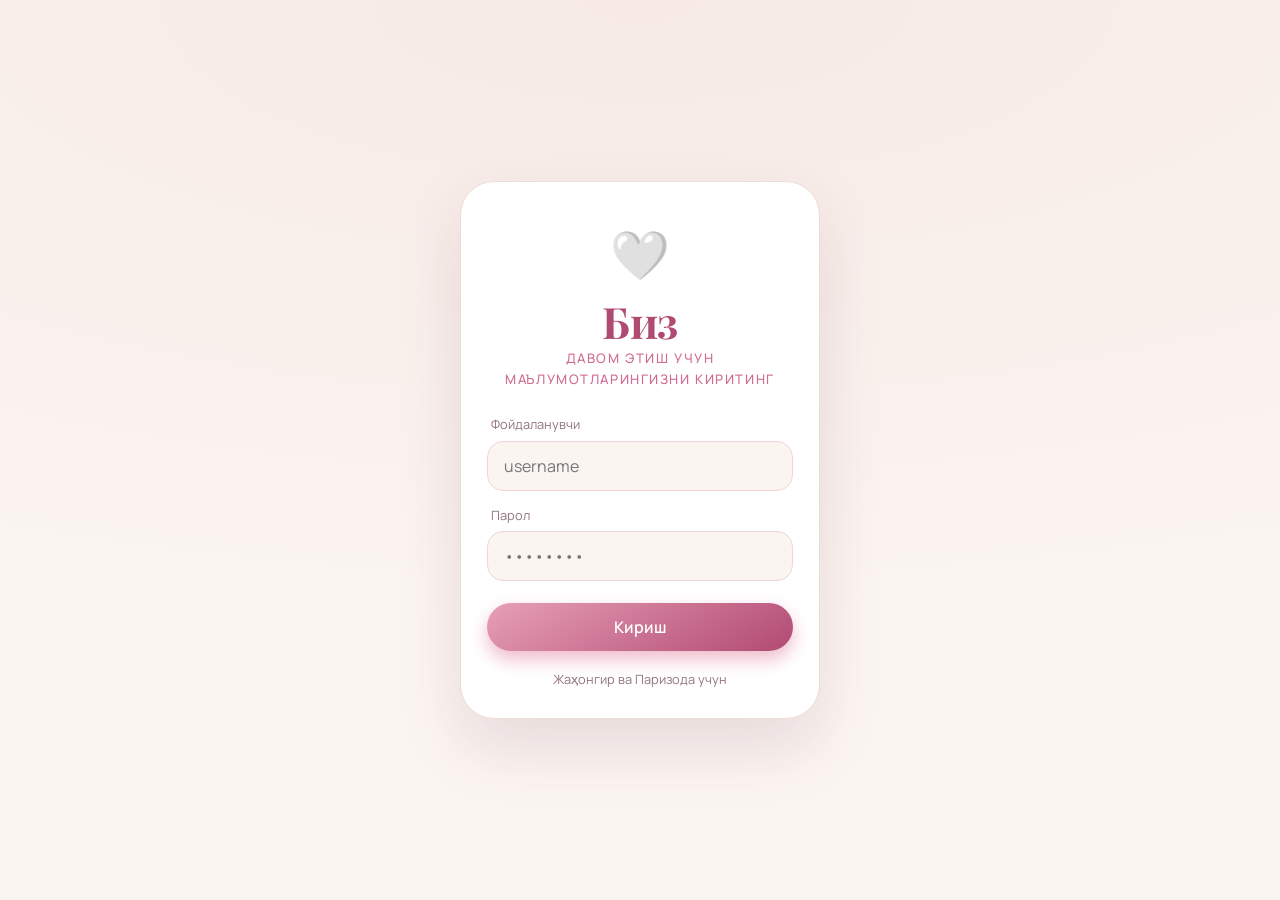
==== commit 88e5fb00: "Backup tugmasi va funksiyalari olib tashlandi (frontend/backup.js) - index.html'dan backup.js skript" ====
--- a/frontend/index.html
+++ b/frontend/index.html
@@ -347,13 +347,13 @@
   /* Backend API (FastAPI + PostgreSQL). Cookie-sessiya auth — token kerak emas. */
   window.PARI_API_BASE = '';   // bo'sh = shu sayt origin'i (/api/...)
 </script>
-<script src="app.js?v=10"></script>
+<script src="app.js?v=11"></script>
 <script src="game-rps.js?v=9"></script>
-<script src="account.js?v=22"></script>
-<script src="calendar.js?v=4"></script>
+<script src="account.js?v=23"></script>
+<script src="calendar.js?v=5"></script>
 <script src="bucket.js?v=3"></script>
 <script src="chat.js?v=3"></script>
-<script src="backup.js?v=21"></script>
+<script src="admin.js?v=2"></script>
 <script>
 (function () {
   var KEY = 'pj_theme';
